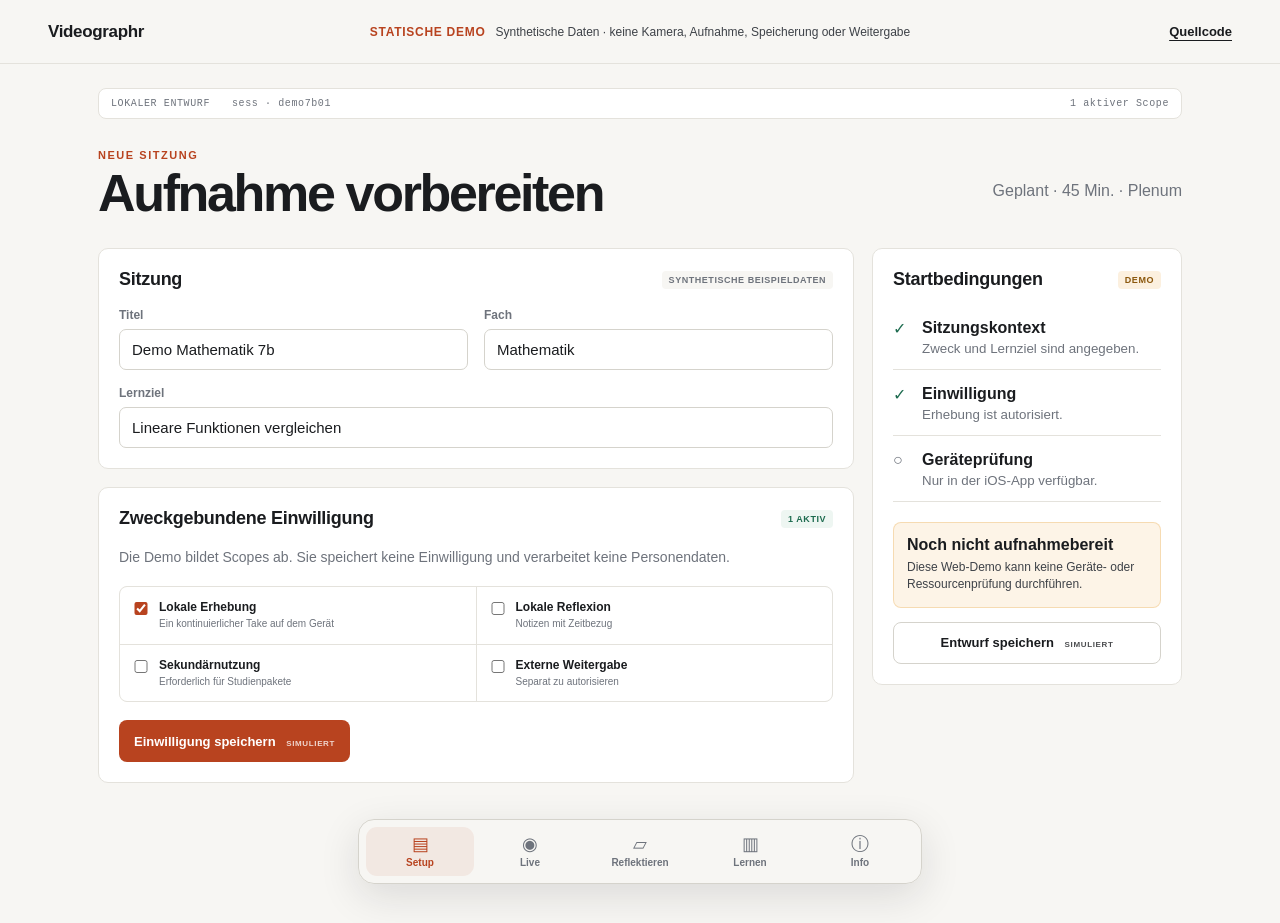
==== docs/demo/index.html @ 735ee27f "Add static product demo for GitHub Pages" ====
<!doctype html>
<html lang="de">
<head>
  <meta charset="utf-8">
  <meta name="viewport" content="width=device-width, initial-scale=1">
  <meta name="description" content="Statische, interaktive Demonstration des lokalen Videographr-Arbeitsablaufs mit synthetischen Daten.">
  <title>Videographr · Statische Demo</title>
  <link rel="stylesheet" href="styles.css">
  <script src="demo.js" defer></script>
</head>
<body>
  <a class="skip-link" href="#demo-content">Zum Inhalt</a>
  <div class="demo-shell" data-theme="day">
    <header class="demo-header">
      <a class="wordmark" href="../../" aria-label="Videographr Repository">Videographr</a>
      <div class="demo-disclosure" role="status">
        <strong>Statische Demo</strong>
        <span>Synthetische Daten · keine Kamera, Aufnahme, Speicherung oder Weitergabe</span>
      </div>
      <a class="repo-link" href="https://github.com/sebastianspicker/videographr">Quellcode</a>
    </header>

    <main id="demo-content" tabindex="-1">
      <section class="view active" data-view="setup" aria-labelledby="setup-title">
        <div class="provenance"><span>LOKALER ENTWURF</span><span>sess · demo7b01</span><span>1 aktiver Scope</span></div>
        <div class="view-heading">
          <div><p class="eyebrow">Neue Sitzung</p><h1 id="setup-title">Aufnahme vorbereiten</h1></div>
          <p class="plan">Geplant · 45 Min. · Plenum</p>
        </div>
        <div class="setup-grid">
          <div class="stack">
            <section class="panel" aria-labelledby="session-heading">
              <div class="section-heading"><h2 id="session-heading">Sitzung</h2><span class="sim-label">Synthetische Beispieldaten</span></div>
              <div class="form-grid">
                <label>Titel<input id="session-title" value="Demo Mathematik 7b"></label>
                <label>Fach<input value="Mathematik"></label>
                <label class="wide">Lernziel<input value="Lineare Funktionen vergleichen"></label>
              </div>
            </section>
            <section class="panel" aria-labelledby="consent-heading">
              <div class="section-heading"><h2 id="consent-heading">Zweckgebundene Einwilligung</h2><span class="status positive">1 aktiv</span></div>
              <p class="muted">Die Demo bildet Scopes ab. Sie speichert keine Einwilligung und verarbeitet keine Personendaten.</p>
              <div class="scope-list">
                <label class="scope"><input type="checkbox" checked data-scope="collection"><span><strong>Lokale Erhebung</strong><small>Ein kontinuierlicher Take auf dem Gerät</small></span></label>
                <label class="scope"><input type="checkbox" data-scope="reflection"><span><strong>Lokale Reflexion</strong><small>Notizen mit Zeitbezug</small></span></label>
                <label class="scope"><input type="checkbox" data-scope="secondary"><span><strong>Sekundärnutzung</strong><small>Erforderlich für Studienpakete</small></span></label>
                <label class="scope"><input type="checkbox" data-scope="sharing"><span><strong>Externe Weitergabe</strong><small>Separat zu autorisieren</small></span></label>
              </div>
              <button class="button primary simulated" data-action="save-consent">Einwilligung speichern <span>SIMULIERT</span></button>
            </section>
          </div>
          <aside class="panel readiness" aria-labelledby="readiness-heading">
            <div class="section-heading"><h2 id="readiness-heading">Startbedingungen</h2><span class="status warning">Demo</span></div>
            <ul class="check-list">
              <li class="met"><span>✓</span><div><strong>Sitzungskontext</strong><small>Zweck und Lernziel sind angegeben.</small></div></li>
              <li id="consent-check" class="met"><span>✓</span><div><strong>Einwilligung</strong><small>Erhebung ist autorisiert.</small></div></li>
              <li><span>○</span><div><strong>Geräteprüfung</strong><small>Nur in der iOS-App verfügbar.</small></div></li>
            </ul>
            <div class="notice warning"><strong>Noch nicht aufnahmebereit</strong><p>Diese Web-Demo kann keine Geräte- oder Ressourcenprüfung durchführen.</p></div>
            <button class="button secondary simulated" data-action="save-session">Entwurf speichern <span>SIMULIERT</span></button>
          </aside>
        </div>
      </section>

      <section class="view live-view" data-view="live" aria-labelledby="live-title" hidden>
        <div class="provenance night"><span>EVIDENCE-SAFE</span><span>sess · demo7b01</span><span id="record-state">BEREIT · NICHT AUFNEHMEND</span></div>
        <div class="live-layout">
          <div class="preview-panel">
            <div class="live-toolbar"><div><p class="eyebrow">Technische Beobachtung</p><h1 id="live-title">Live & Aufnahme</h1></div><span class="status dark">SIMULATOR</span></div>
            <div class="camera-placeholder" aria-label="Synthetische Kameravorschau">
              <div class="frame-guide"></div>
              <div class="preview-copy"><strong>Keine Kameravorschau</strong><span>Statische Web-Demo</span></div>
              <span class="format">1920 × 1080 · synthetisch</span>
            </div>
            <div class="capture-dock">
              <button class="record-button simulated" data-action="record" aria-describedby="record-help"><span class="record-dot"></span>Aufnahme starten <em>SIMULIERT</em></button>
              <p id="record-help">Der Klick startet keine Aufnahme und greift nicht auf Kamera oder Mikrofon zu.</p>
            </div>
          </div>
          <aside class="instrument-panel">
            <div class="section-heading"><h2>Aufnahme prüfen</h2><span class="status dark">Direkte Signale</span></div>
            <div class="observation-list">
              <div><span>Bild verfügbar</span><strong>○ Nicht prüfbar</strong></div>
              <div><span>Belichtung</span><strong>○ Synthetisch</strong></div>
              <div><span>Kameraruhe</span><strong>○ Synthetisch</strong></div>
              <div><span>Audiopegel</span><strong>○ Nicht verfügbar</strong></div>
            </div>
            <p class="boundary">Diese Werte beschreiben Aufnahmebedingungen, nicht Unterrichtsqualität.</p>
            <div id="record-result" class="notice night-notice" aria-live="polite"><strong>Demo-Modus</strong><p>Die Web-Demo bleibt im Leerlauf.</p></div>
          </aside>
        </div>
      </section>

      <section class="view" data-view="reflect" aria-labelledby="reflect-title" hidden>
        <div class="provenance"><span>LOKALE REFLEXION</span><span>sess · demo7b01</span><span>kein Medium</span></div>
        <div class="view-heading"><div><p class="eyebrow">Menschliche Einordnung</p><h1 id="reflect-title">Reflektieren</h1></div><span class="status neutral">ENTWURF</span></div>
        <div class="reflect-grid">
          <section class="media-empty panel">
            <div class="media-mark">▶</div><h2>Kein Medium verknüpft</h2><p>Die Web-Demo lädt keine Dateien und spielt kein Video ab.</p>
            <button class="button secondary simulated" data-action="import">Video auswählen <span>SIMULIERT</span></button>
          </section>
          <section class="panel analysis-panel" aria-labelledby="laf-heading">
            <p class="eyebrow">Lesson Analysis Framework</p><h2 id="laf-heading">Was zeigt sich in Bezug auf das Lernziel?</h2>
            <p class="muted">Strukturhilfe für die eigene Analyse, keine automatische Bewertung.</p>
            <label class="textarea-label">Eigene Beobachtung<textarea id="reflection-note" rows="7">Am synthetischen Tafelbild werden zwei lineare Funktionen verglichen.</textarea></label>
            <div class="action-row"><span id="note-count">1 / 4 Antworten</span><button class="button primary simulated" data-action="save-note">Entwurf speichern <span>SIMULIERT</span></button></div>
          </section>
          <aside class="panel export-panel">
            <p class="eyebrow">Evidenz & Export</p><h2>Study package v3</h2><p class="mono">sha256 · membership exact · no video payload</p>
            <p>Das reale Paket enthält Metadaten, Beobachtungen und Annotationen, aber keine Videodatei.</p>
            <div id="export-gate" class="notice warning"><strong>Export gesperrt</strong><p>Sekundärnutzung und externe Weitergabe fehlen.</p></div>
            <button class="button secondary simulated" data-action="export">Paket prüfen <span>SIMULIERT</span></button>
          </aside>
        </div>
      </section>

      <section class="view" data-view="learn" aria-labelledby="learn-title" hidden>
        <div class="view-heading"><div><p class="eyebrow">Lokaler Referenzkatalog</p><h1 id="learn-title">Lernen</h1><p>Methode, Technik und externe Geräte für Unterrichtsvideographien mit Videographr.</p></div></div>
        <div class="catalogue" id="catalogue-list">
          <button class="topic" data-topic="method"><span class="topic-index">01</span><span><strong>Methode: Unterrichtsvideographie</strong><small>Zweck, Planung und Evidenzgrenzen</small></span><span aria-hidden="true">→</span></button>
          <button class="topic" data-topic="technique"><span class="topic-index">02</span><span><strong>Aufnahmetechnik</strong><small>Position, Ton und kontinuierliche Takes</small></span><span aria-hidden="true">→</span></button>
          <button class="topic" data-topic="devices"><span class="topic-index">03</span><span><strong>Externe Geräte</strong><small>Stative, Mikrofone und lokale Speicherung</small></span><span aria-hidden="true">→</span></button>
        </div>
        <article class="panel topic-detail" id="topic-detail" hidden tabindex="-1"><button class="text-button" data-action="back-catalogue">← Katalog</button><p class="eyebrow">Methode</p><h2>Unterrichtsvideographie</h2><p>Eine Aufnahme wird aus einem dokumentierten Zweck, einem vorher festgelegten Beobachtungsrahmen und einer gültigen Einwilligung geplant.</p><p>Technische Signale helfen bei der Aufnahme. Sie bewerten weder Unterricht noch Lernen und ersetzen keine menschliche Auswertung.</p></article>
      </section>

      <section class="view" data-view="info" aria-labelledby="info-title" hidden>
        <div class="view-heading"><div><p class="eyebrow">Wissenschaftliche Alpha</p><h1 id="info-title">Videographr</h1><p>Lokale Alpha-Software für kontinuierliche Videoaufnahme und evidenzverknüpfte Reflexion in der Lehrkräftebildung.</p></div></div>
        <div class="info-grid">
          <section class="panel"><h2>Implementierter Ablauf</h2><p>Setup mit zweckgebundener Einwilligung → technische Aufnahmehinweise → lokale Reflexion mit selbst gesetzten Zeitmarken → Metadatenexport.</p></section>
          <section class="panel"><h2>Evidenzgrenze</h2><p>Kein validiertes Kodierinstrument, kein Wirksamkeitsnachweis, keine automatische Bewertung von Unterricht, Lernen, Aufmerksamkeit oder Beteiligung.</p></section>
          <section class="panel"><h2>Plattform & Datenschutz</h2><p>Die reale App arbeitet lokal auf iOS und iPadOS. Diese Demo enthält ausschließlich synthetische Fixture-Daten und hat keine Datei-, Kamera-, Mikrofon-, Netzwerk- oder Speicherfunktion.</p></section>
          <section class="panel"><h2>Nicht enthalten</h2><p>Kein Portal-Upload, keine Konten, keine Multi-Cam-Synchronisation, kein Videoschnitt und kein Videoexport im Studienpaket.</p></section>
        </div>
      </section>
    </main>

    <nav class="tab-bar" aria-label="Demo-Bereiche">
      <button class="tab active" data-tab="setup" aria-current="page"><span aria-hidden="true">▤</span><strong>Setup</strong></button>
      <button class="tab" data-tab="live"><span aria-hidden="true">◉</span><strong>Live</strong></button>
      <button class="tab" data-tab="reflect"><span aria-hidden="true">▱</span><strong>Reflektieren</strong></button>
      <button class="tab" data-tab="learn"><span aria-hidden="true">▥</span><strong>Lernen</strong></button>
      <button class="tab" data-tab="info"><span aria-hidden="true">ⓘ</span><strong>Info</strong></button>
    </nav>
    <div id="toast" class="toast" role="status" aria-live="polite" hidden></div>
  </div>
</body>
</html>
---- docs/demo/styles.css ----
:root {
  font-family: -apple-system, BlinkMacSystemFont, "SF Pro Text", "Segoe UI", sans-serif;
  color: #1a1c1f;
  background: #f7f6f3;
  font-synthesis: none;
}

* { box-sizing: border-box; }
body { margin: 0; min-width: 320px; background: #f7f6f3; }
button, input, textarea { font: inherit; }
button, a { -webkit-tap-highlight-color: transparent; }
button:focus-visible, a:focus-visible, input:focus-visible, textarea:focus-visible { outline: 3px solid #e8a23a; outline-offset: 3px; }
.skip-link { position: fixed; left: 16px; top: -80px; z-index: 20; padding: 10px 14px; color: white; background: #1a1c1f; border-radius: 6px; }
.skip-link:focus { top: 16px; }
.demo-shell { min-height: 100vh; padding-bottom: 92px; background: #f7f6f3; transition: background .2s ease, color .2s ease; }
.demo-shell[data-theme="night"] { color: #eceef2; background: #07080a; }
.demo-header { position: sticky; top: 0; z-index: 10; display: grid; grid-template-columns: 1fr auto 1fr; align-items: center; gap: 24px; min-height: 64px; padding: 10px clamp(18px, 4vw, 48px); border-bottom: 1px solid #e4e2dc; background: rgba(247,246,243,.96); backdrop-filter: blur(18px); }
[data-theme="night"] .demo-header { border-color: #252a35; background: rgba(7,8,10,.96); }
.wordmark { color: inherit; font-size: 17px; font-weight: 720; letter-spacing: -.02em; text-decoration: none; }
.repo-link { justify-self: end; color: inherit; font-size: 13px; font-weight: 650; text-underline-offset: 4px; }
.demo-disclosure { display: flex; align-items: baseline; gap: 10px; color: #3e4248; font-size: 12px; text-align: center; }
.demo-disclosure strong { color: #b8431f; letter-spacing: .06em; text-transform: uppercase; }
[data-theme="night"] .demo-disclosure { color: #a8b0bd; }
[data-theme="night"] .demo-disclosure strong { color: #e05628; }
main { width: min(1180px, 100%); margin: 0 auto; }
.view { min-height: calc(100vh - 156px); padding: 28px clamp(18px, 4vw, 48px) 48px; }
.view[hidden] { display: none; }
.provenance { display: flex; flex-wrap: wrap; gap: 10px 22px; margin: -4px 0 28px; padding: 9px 12px; color: #6e737c; border: 1px solid #e4e2dc; background: #fff; border-radius: 8px; font-family: ui-monospace, "SFMono-Regular", monospace; font-size: 10px; letter-spacing: .06em; }
.provenance span:last-child { margin-left: auto; }
.provenance.night { color: #a8b0bd; border-color: #252a35; background: #11141a; }
.view-heading { display: flex; align-items: end; justify-content: space-between; gap: 24px; margin-bottom: 28px; }
.view-heading h1, .live-toolbar h1 { margin: 3px 0 0; font-size: clamp(31px, 5vw, 52px); line-height: 1.02; letter-spacing: -.045em; }
.view-heading p { max-width: 720px; color: #6e737c; line-height: 1.55; }
.eyebrow { margin: 0; color: #b8431f !important; font-size: 11px; font-weight: 750; letter-spacing: .14em; text-transform: uppercase; }
.plan { text-align: right; }
.setup-grid { display: grid; grid-template-columns: minmax(0, 1fr) 310px; gap: 18px; }
.stack { display: grid; gap: 18px; }
.panel { padding: 20px; border: 1px solid #e4e2dc; background: #fff; border-radius: 10px; }
.panel h2 { margin: 0; font-size: 18px; letter-spacing: -.015em; }
.section-heading { display: flex; align-items: center; justify-content: space-between; gap: 16px; margin-bottom: 18px; }
.sim-label, .status { padding: 4px 7px; border-radius: 4px; color: #6e737c; background: #f7f6f3; font-size: 9px; font-weight: 750; letter-spacing: .06em; text-transform: uppercase; }
.status.positive { color: #1d6b4f; background: #eef6f2; }
.status.warning { color: #8b570c; background: rgba(232,162,58,.16); }
.status.neutral { color: #6e737c; background: #e4e2dc; }
.status.dark { color: #a8b0bd; background: #171b23; }
.muted { color: #6e737c; font-size: 14px; line-height: 1.5; }
.form-grid { display: grid; grid-template-columns: 1fr 1fr; gap: 16px; }
.form-grid .wide { grid-column: 1 / -1; }
label { display: grid; gap: 7px; color: #6e737c; font-size: 12px; font-weight: 650; }
input, textarea { width: 100%; color: #1a1c1f; border: 1px solid #d5d3cc; background: #fff; border-radius: 7px; padding: 11px 12px; font-size: 15px; font-weight: 520; }
textarea { resize: vertical; line-height: 1.5; }
.scope-list { display: grid; grid-template-columns: 1fr 1fr; gap: 1px; margin: 18px 0; background: #e4e2dc; border: 1px solid #e4e2dc; border-radius: 8px; overflow: hidden; }
.scope { display: grid; grid-template-columns: auto 1fr; align-items: start; gap: 10px; padding: 13px; color: #1a1c1f; background: #fff; cursor: pointer; }
.scope input { width: 16px; margin: 2px 0 0; accent-color: #b8431f; }
.scope span { display: grid; gap: 3px; }
.scope small, .check-list small { color: #6e737c; font-weight: 450; line-height: 1.35; }
.button { min-height: 42px; padding: 10px 14px; border: 1px solid transparent; border-radius: 8px; font-size: 13px; font-weight: 700; cursor: pointer; }
.button span, .record-button em { margin-left: 7px; font-size: 8px; font-style: normal; letter-spacing: .08em; opacity: .78; }
.button.primary { color: white; background: #b8431f; }
.button.secondary { color: #1a1c1f; border-color: #d5d3cc; background: transparent; }
.button:hover { filter: brightness(.96); }
.readiness { align-self: start; position: sticky; top: 84px; }
.check-list { display: grid; gap: 4px; margin: 0 0 20px; padding: 0; list-style: none; }
.check-list li { display: grid; grid-template-columns: 20px 1fr; gap: 9px; padding: 11px 0; border-bottom: 1px solid #e4e2dc; }
.check-list li > span { color: #6e737c; font-weight: 800; }
.check-list li.met > span { color: #1d6b4f; }
.check-list li div { display: grid; gap: 3px; }
.notice { padding: 13px; border: 1px solid rgba(232,162,58,.3); border-radius: 8px; background: rgba(232,162,58,.12); }
.notice p { margin: 5px 0 0; color: #3e4248; font-size: 12px; line-height: 1.45; }
.readiness .button { width: 100%; margin-top: 14px; }

.live-view { max-width: none; color: #eceef2; }
.live-layout { display: grid; grid-template-columns: minmax(0, 1fr) 350px; margin: 0 -18px -48px; min-height: calc(100vh - 172px); }
.preview-panel { padding: 8px 28px 28px; background: #07080a; }
.live-toolbar { display: flex; align-items: end; justify-content: space-between; gap: 20px; margin-bottom: 20px; }
.live-toolbar h1 { font-size: clamp(30px, 4vw, 46px); }
.camera-placeholder { position: relative; display: grid; place-items: center; min-height: 430px; overflow: hidden; border: 1px solid #252a35; border-radius: 10px; background: radial-gradient(circle at 50% 45%, #242936 0, #11141a 47%, #07080a 100%); }
.frame-guide { position: absolute; inset: 12% 9%; border: 1px solid rgba(236,238,242,.22); }
.frame-guide::before, .frame-guide::after { content: ""; position: absolute; background: rgba(236,238,242,.18); }
.frame-guide::before { top: 33.333%; left: 0; right: 0; height: 1px; box-shadow: 0 calc(100% + 112px) 0 rgba(236,238,242,.18); }
.frame-guide::after { top: 0; bottom: 0; left: 33.333%; width: 1px; box-shadow: 190px 0 0 rgba(236,238,242,.18); }
.preview-copy { z-index: 1; display: grid; gap: 8px; text-align: center; }
.preview-copy strong { font-size: 18px; }
.preview-copy span { color: #a8b0bd; font-size: 13px; }
.format { position: absolute; right: 14px; bottom: 12px; color: #a8b0bd; font: 10px ui-monospace, monospace; }
.capture-dock { display: grid; justify-items: center; gap: 6px; padding: 22px 0 0; }
.capture-dock p { margin: 0; color: #6e7787; font-size: 11px; }
.record-button { display: flex; align-items: center; min-height: 48px; padding: 10px 18px; color: #eceef2; border: 1px solid #343b4b; border-radius: 24px; background: #171b23; font-size: 13px; font-weight: 750; cursor: pointer; }
.record-dot { width: 15px; height: 15px; margin-right: 10px; border-radius: 50%; background: #e05628; box-shadow: 0 0 0 5px rgba(224,86,40,.13); }
.instrument-panel { padding: 24px; border-left: 1px solid #252a35; background: #11141a; }
.observation-list { display: grid; margin-bottom: 20px; border-block: 1px solid #252a35; }
.observation-list div { display: flex; justify-content: space-between; gap: 16px; padding: 15px 0; border-bottom: 1px solid #252a35; font-size: 13px; }
.observation-list div:last-child { border: 0; }
.observation-list span { color: #a8b0bd; }
.observation-list strong { font-weight: 620; }
.boundary { color: #a8b0bd; font-size: 12px; line-height: 1.55; }
.night-notice { margin-top: 20px; color: #eceef2; border-color: #252a35; background: #171b23; }
.night-notice p { color: #a8b0bd; }

.reflect-grid { display: grid; grid-template-columns: minmax(230px, .8fr) minmax(350px, 1.35fr) minmax(230px, .8fr); gap: 16px; align-items: start; }
.media-empty { display: grid; justify-items: center; padding-block: 42px; text-align: center; }
.media-empty p { color: #6e737c; font-size: 13px; line-height: 1.45; }
.media-mark { display: grid; place-items: center; width: 48px; height: 48px; margin-bottom: 15px; color: #b8431f; border: 1px solid #d5d3cc; border-radius: 50%; }
.analysis-panel h2 { margin: 8px 0; font-size: 24px; line-height: 1.2; }
.textarea-label { margin-top: 20px; }
.action-row { display: flex; align-items: center; justify-content: space-between; gap: 16px; margin-top: 15px; color: #6e737c; font-size: 12px; }
.export-panel p { color: #3e4248; font-size: 13px; line-height: 1.5; }
.export-panel .button { width: 100%; margin-top: 14px; }
.mono { font: 10px ui-monospace, monospace !important; color: #6e737c !important; }

.catalogue { border-top: 1px solid #d5d3cc; }
.topic { display: grid; grid-template-columns: 60px 1fr auto; align-items: center; gap: 20px; width: 100%; padding: 24px 12px; color: #1a1c1f; border: 0; border-bottom: 1px solid #d5d3cc; background: transparent; text-align: left; cursor: pointer; }
.topic:hover { background: #fff; }
.topic span:nth-child(2) { display: grid; gap: 5px; }
.topic strong { font-size: 19px; }
.topic small { color: #6e737c; }
.topic-index { color: #b8431f; font: 12px ui-monospace, monospace; }
.topic-detail { max-width: 720px; margin: 0 auto; }
.topic-detail h2 { margin: 8px 0 20px; font-size: 32px; }
.topic-detail p { color: #3e4248; line-height: 1.65; }
.text-button { margin-bottom: 28px; padding: 0; color: #b8431f; border: 0; background: none; font-weight: 700; cursor: pointer; }
.info-grid { display: grid; grid-template-columns: 1fr 1fr; gap: 16px; }
.info-grid .panel { min-height: 180px; }
.info-grid p { color: #3e4248; line-height: 1.65; }

.tab-bar { position: fixed; left: 50%; bottom: 16px; z-index: 12; display: grid; grid-template-columns: repeat(5, minmax(72px, 108px)); gap: 2px; width: fit-content; max-width: calc(100% - 24px); padding: 7px; border: 1px solid #d5d3cc; border-radius: 16px; background: rgba(247,246,243,.96); box-shadow: 0 12px 40px rgba(26,28,31,.12); backdrop-filter: blur(18px); transform: translateX(-50%); }
[data-theme="night"] .tab-bar { border-color: #252a35; background: rgba(7,8,10,.96); box-shadow: 0 12px 40px rgba(0,0,0,.4); }
.tab { display: grid; justify-items: center; gap: 4px; padding: 8px 7px; color: #6e737c; border: 0; border-radius: 11px; background: transparent; cursor: pointer; }
.tab span { font-size: 18px; line-height: 1; }
.tab strong { font-size: 10px; }
.tab.active { color: #b8431f; background: rgba(184,67,31,.08); }
[data-theme="night"] .tab { color: #6e7787; }
[data-theme="night"] .tab.active { color: #e05628; background: #171b23; }
.toast { position: fixed; left: 50%; bottom: 104px; z-index: 15; width: min(440px, calc(100% - 32px)); padding: 13px 16px; color: white; border-radius: 8px; background: #1a1c1f; box-shadow: 0 8px 24px rgba(0,0,0,.18); font-size: 13px; text-align: center; transform: translateX(-50%); }
[data-theme="night"] .toast { color: #1a1c1f; background: #eceef2; }

@media (max-width: 900px) {
  .demo-header { grid-template-columns: 1fr auto; }
  .demo-disclosure { grid-column: 1 / -1; grid-row: 2; justify-self: start; text-align: left; }
  .setup-grid, .reflect-grid { grid-template-columns: 1fr; }
  .readiness { position: static; }
  .live-layout { grid-template-columns: 1fr; }
  .instrument-panel { border-top: 1px solid #252a35; border-left: 0; }
  .camera-placeholder { min-height: 340px; }
}

@media (max-width: 620px) {
  .demo-header { gap: 7px 16px; padding: 10px 16px; }
  .demo-disclosure { display: grid; gap: 2px; }
  .repo-link { font-size: 12px; }
  .view { padding-inline: 16px; }
  .provenance span:last-child { margin-left: 0; }
  .view-heading { align-items: start; flex-direction: column; }
  .plan { text-align: left; }
  .form-grid, .scope-list, .info-grid { grid-template-columns: 1fr; }
  .form-grid .wide { grid-column: auto; }
  .preview-panel { padding-inline: 16px; }
  .camera-placeholder { min-height: 280px; }
  .capture-dock p { text-align: center; }
  .topic { grid-template-columns: 34px 1fr auto; gap: 10px; padding-inline: 4px; }
  .topic strong { font-size: 16px; }
  .tab-bar { bottom: 8px; grid-template-columns: repeat(5, minmax(0, 1fr)); width: calc(100% - 16px); }
  .tab { padding-inline: 2px; }
  .tab strong { font-size: 9px; }
}

@media (prefers-reduced-motion: reduce) {
  *, *::before, *::after { scroll-behavior: auto !important; transition: none !important; animation: none !important; }
}
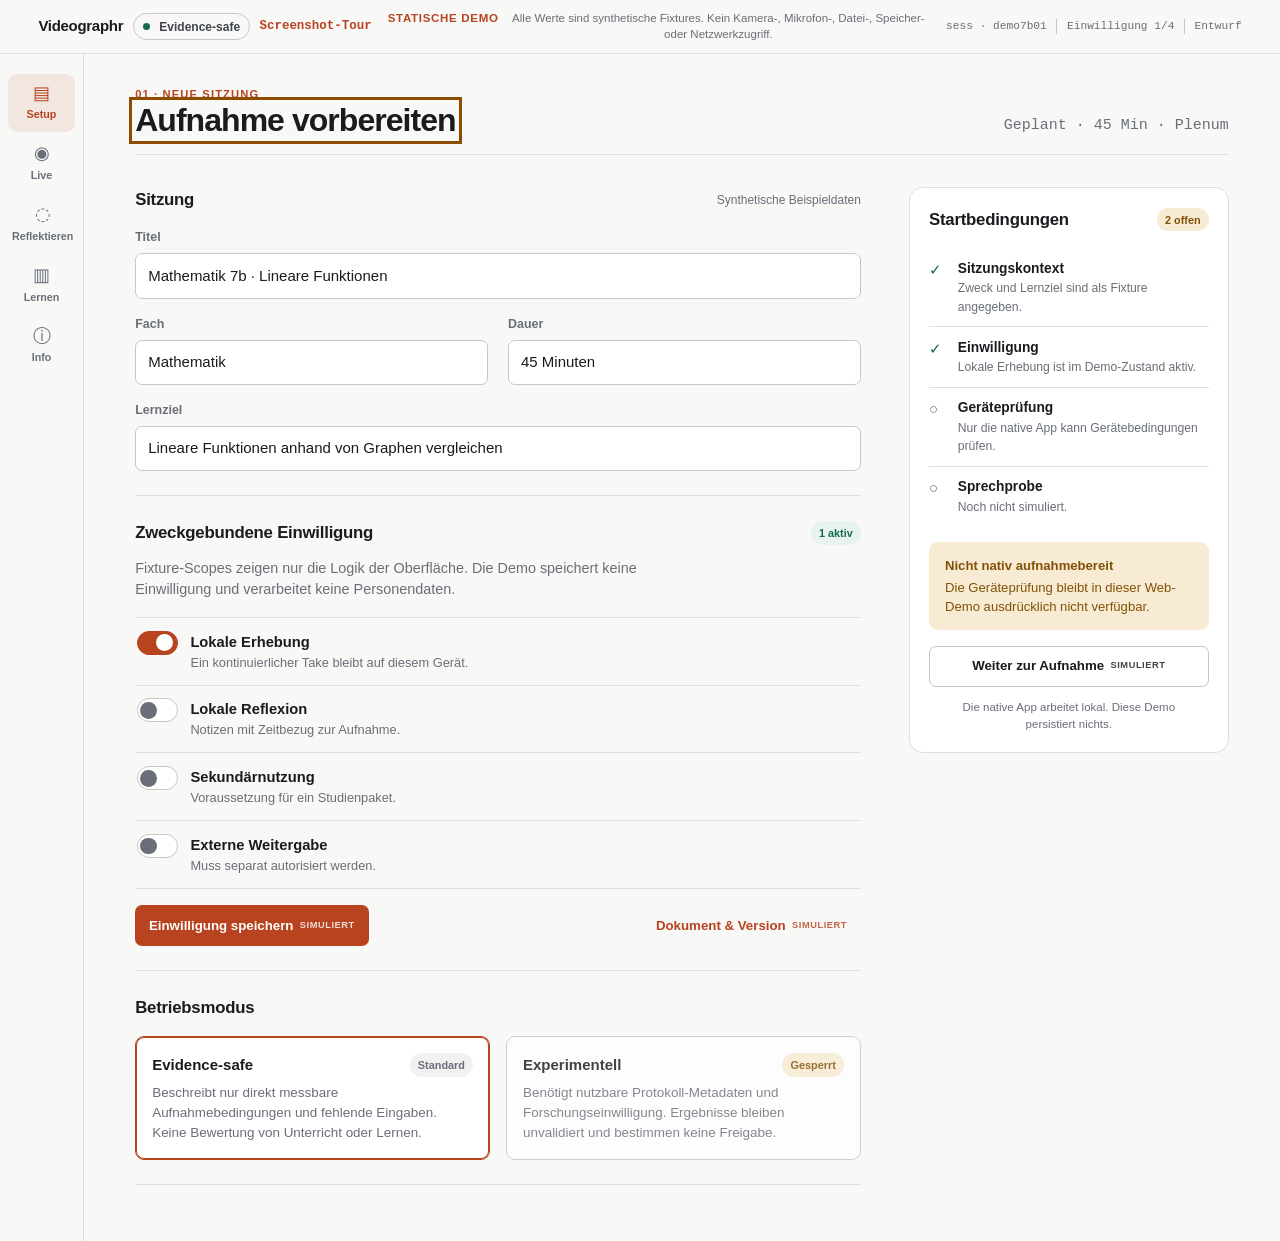
==== commit 81c54ad1: "Rebuild the architecture as a layered capture session Splits the monolithic session model into AppSt" ====
--- a/docs/demo/index.html
+++ b/docs/demo/index.html
@@ -3,146 +3,59 @@
 <head>
   <meta charset="utf-8">
   <meta name="viewport" content="width=device-width, initial-scale=1">
-  <meta name="description" content="Statische, interaktive Demonstration des lokalen Videographr-Arbeitsablaufs mit synthetischen Daten.">
-  <title>Videographr · Statische Demo</title>
+  <meta name="description" content="Interaktive statische Produktdemo von Videographr mit klar gekennzeichneten synthetischen Daten.">
+  <title>Videographr · Produktdemo</title>
+  <link rel="icon" href="favicon.svg" type="image/svg+xml">
   <link rel="stylesheet" href="styles.css">
+  <script src="mock-data.js" defer></script>
   <script src="demo.js" defer></script>
 </head>
 <body>
-  <a class="skip-link" href="#demo-content">Zum Inhalt</a>
-  <div class="demo-shell" data-theme="day">
-    <header class="demo-header">
-      <a class="wordmark" href="../../" aria-label="Videographr Repository">Videographr</a>
-      <div class="demo-disclosure" role="status">
-        <strong>Statische Demo</strong>
-        <span>Synthetische Daten · keine Kamera, Aufnahme, Speicherung oder Weitergabe</span>
-      </div>
-      <a class="repo-link" href="https://github.com/sebastianspicker/videographr">Quellcode</a>
+  <a class="skip-link" href="#main">Zum Inhalt</a>
+  <div class="app" data-surface="day">
+    <header class="protocol">
+      <div class="protocol-left"><a class="wordmark" href="https://github.com/sebastianspicker/videographr-classroom">Videographr</a><span class="chip"><i class="led" aria-hidden="true"></i>Evidence-safe</span><a class="tour-link mono" href="tour.html">Screenshot-Tour</a></div>
+      <p class="demo-boundary"><strong>Statische Demo</strong><span>Alle Werte sind synthetische Fixtures. Kein Kamera-, Mikrofon-, Datei-, Speicher- oder Netzwerkzugriff.</span></p>
+      <div class="protocol-meta" aria-label="Sitzungsstatus"><span class="mono">sess · demo7b01</span><span class="divider" aria-hidden="true"></span><span class="mono" id="consent-summary">Einwilligung 1/4</span><span class="divider" aria-hidden="true"></span><span class="mono" id="protocol-state">Entwurf</span></div>
     </header>
 
-    <main id="demo-content" tabindex="-1">
-      <section class="view active" data-view="setup" aria-labelledby="setup-title">
-        <div class="provenance"><span>LOKALER ENTWURF</span><span>sess · demo7b01</span><span>1 aktiver Scope</span></div>
-        <div class="view-heading">
-          <div><p class="eyebrow">Neue Sitzung</p><h1 id="setup-title">Aufnahme vorbereiten</h1></div>
-          <p class="plan">Geplant · 45 Min. · Plenum</p>
-        </div>
-        <div class="setup-grid">
-          <div class="stack">
-            <section class="panel" aria-labelledby="session-heading">
-              <div class="section-heading"><h2 id="session-heading">Sitzung</h2><span class="sim-label">Synthetische Beispieldaten</span></div>
-              <div class="form-grid">
-                <label>Titel<input id="session-title" value="Demo Mathematik 7b"></label>
-                <label>Fach<input value="Mathematik"></label>
-                <label class="wide">Lernziel<input value="Lineare Funktionen vergleichen"></label>
-              </div>
-            </section>
-            <section class="panel" aria-labelledby="consent-heading">
-              <div class="section-heading"><h2 id="consent-heading">Zweckgebundene Einwilligung</h2><span class="status positive">1 aktiv</span></div>
-              <p class="muted">Die Demo bildet Scopes ab. Sie speichert keine Einwilligung und verarbeitet keine Personendaten.</p>
-              <div class="scope-list">
-                <label class="scope"><input type="checkbox" checked data-scope="collection"><span><strong>Lokale Erhebung</strong><small>Ein kontinuierlicher Take auf dem Gerät</small></span></label>
-                <label class="scope"><input type="checkbox" data-scope="reflection"><span><strong>Lokale Reflexion</strong><small>Notizen mit Zeitbezug</small></span></label>
-                <label class="scope"><input type="checkbox" data-scope="secondary"><span><strong>Sekundärnutzung</strong><small>Erforderlich für Studienpakete</small></span></label>
-                <label class="scope"><input type="checkbox" data-scope="sharing"><span><strong>Externe Weitergabe</strong><small>Separat zu autorisieren</small></span></label>
-              </div>
-              <button class="button primary simulated" data-action="save-consent">Einwilligung speichern <span>SIMULIERT</span></button>
-            </section>
+    <div class="frame">
+      <nav class="rail" aria-label="Bereiche">
+        <button class="nav-item is-active" data-tab="setup" aria-current="page"><span aria-hidden="true">▤</span><span>Setup</span></button>
+        <button class="nav-item" data-tab="live"><span aria-hidden="true">◉</span><span>Live</span></button>
+        <button class="nav-item" data-tab="reflect"><span aria-hidden="true">◌</span><span>Reflektieren</span></button>
+        <button class="nav-item" data-tab="learn"><span aria-hidden="true">▥</span><span>Lernen</span></button>
+        <button class="nav-item" data-tab="info"><span aria-hidden="true">ⓘ</span><span>Info</span></button>
+      </nav>
+
+      <main id="main" tabindex="-1">
+        <section class="view is-active" data-view="setup" aria-labelledby="setup-title">
+          <header class="view-head"><div><p class="section-label">01 · Neue Sitzung</p><h1 id="setup-title" tabindex="-1">Aufnahme vorbereiten</h1></div><p class="mono dim">Geplant · 45 Min · Plenum</p></header>
+          <div class="setup-layout">
+            <div class="flow">
+              <section class="section" aria-labelledby="session-title"><header class="section-head"><h2 id="session-title">Sitzung</h2><span class="note">Synthetische Beispieldaten</span></header><div class="form-grid"><label class="field wide"><span>Titel</span><input id="session-name" value="Mathematik 7b · Lineare Funktionen"></label><label class="field"><span>Fach</span><input value="Mathematik"></label><label class="field"><span>Dauer</span><input value="45 Minuten"></label><label class="field wide"><span>Lernziel</span><input value="Lineare Funktionen anhand von Graphen vergleichen"></label></div></section>
+              <section class="section" aria-labelledby="consent-title"><header class="section-head"><h2 id="consent-title">Zweckgebundene Einwilligung</h2><span class="badge badge-ok" id="consent-count">1 aktiv</span></header><p class="hint">Fixture-Scopes zeigen nur die Logik der Oberfläche. Die Demo speichert keine Einwilligung und verarbeitet keine Personendaten.</p><ul class="scope-list" id="scope-list"></ul><div class="row-actions"><button class="btn btn-primary" data-action="save-consent">Einwilligung speichern <small>SIMULIERT</small></button><button class="btn btn-ghost" data-action="show-document">Dokument &amp; Version <small>SIMULIERT</small></button></div></section>
+              <section class="section" aria-labelledby="mode-title"><header class="section-head"><h2 id="mode-title">Betriebsmodus</h2></header><div class="mode-grid"><div class="mode is-selected"><div class="mode-head"><strong>Evidence-safe</strong><span class="badge badge-neutral">Standard</span></div><p>Beschreibt nur direkt messbare Aufnahmebedingungen und fehlende Eingaben. Keine Bewertung von Unterricht oder Lernen.</p></div><div class="mode is-locked"><div class="mode-head"><strong>Experimentell</strong><span class="badge badge-warn">Gesperrt</span></div><p>Benötigt nutzbare Protokoll-Metadaten und Forschungseinwilligung. Ergebnisse bleiben unvalidiert und bestimmen keine Freigabe.</p></div></div></section>
+            </div>
+            <aside class="readiness-panel" aria-labelledby="ready-title"><header class="section-head"><h2 id="ready-title">Startbedingungen</h2><span class="badge badge-warn" id="ready-count">2 offen</span></header><ul class="checks" id="readiness-list"></ul><div class="callout callout-warn" id="readiness-notice" role="status"></div><button class="btn btn-secondary btn-block" data-action="goto-live">Weiter zur Aufnahme <small>SIMULIERT</small></button><p class="fineprint">Die native App arbeitet lokal. Diese Demo persistiert nichts.</p></aside>
           </div>
-          <aside class="panel readiness" aria-labelledby="readiness-heading">
-            <div class="section-heading"><h2 id="readiness-heading">Startbedingungen</h2><span class="status warning">Demo</span></div>
-            <ul class="check-list">
-              <li class="met"><span>✓</span><div><strong>Sitzungskontext</strong><small>Zweck und Lernziel sind angegeben.</small></div></li>
-              <li id="consent-check" class="met"><span>✓</span><div><strong>Einwilligung</strong><small>Erhebung ist autorisiert.</small></div></li>
-              <li><span>○</span><div><strong>Geräteprüfung</strong><small>Nur in der iOS-App verfügbar.</small></div></li>
-            </ul>
-            <div class="notice warning"><strong>Noch nicht aufnahmebereit</strong><p>Diese Web-Demo kann keine Geräte- oder Ressourcenprüfung durchführen.</p></div>
-            <button class="button secondary simulated" data-action="save-session">Entwurf speichern <span>SIMULIERT</span></button>
-          </aside>
-        </div>
-      </section>
+        </section>
 
-      <section class="view live-view" data-view="live" aria-labelledby="live-title" hidden>
-        <div class="provenance night"><span>EVIDENCE-SAFE</span><span>sess · demo7b01</span><span id="record-state">BEREIT · NICHT AUFNEHMEND</span></div>
-        <div class="live-layout">
-          <div class="preview-panel">
-            <div class="live-toolbar"><div><p class="eyebrow">Technische Beobachtung</p><h1 id="live-title">Live & Aufnahme</h1></div><span class="status dark">SIMULATOR</span></div>
-            <div class="camera-placeholder" aria-label="Synthetische Kameravorschau">
-              <div class="frame-guide"></div>
-              <div class="preview-copy"><strong>Keine Kameravorschau</strong><span>Statische Web-Demo</span></div>
-              <span class="format">1920 × 1080 · synthetisch</span>
-            </div>
-            <div class="capture-dock">
-              <button class="record-button simulated" data-action="record" aria-describedby="record-help"><span class="record-dot"></span>Aufnahme starten <em>SIMULIERT</em></button>
-              <p id="record-help">Der Klick startet keine Aufnahme und greift nicht auf Kamera oder Mikrofon zu.</p>
-            </div>
-          </div>
-          <aside class="instrument-panel">
-            <div class="section-heading"><h2>Aufnahme prüfen</h2><span class="status dark">Direkte Signale</span></div>
-            <div class="observation-list">
-              <div><span>Bild verfügbar</span><strong>○ Nicht prüfbar</strong></div>
-              <div><span>Belichtung</span><strong>○ Synthetisch</strong></div>
-              <div><span>Kameraruhe</span><strong>○ Synthetisch</strong></div>
-              <div><span>Audiopegel</span><strong>○ Nicht verfügbar</strong></div>
-            </div>
-            <p class="boundary">Diese Werte beschreiben Aufnahmebedingungen, nicht Unterrichtsqualität.</p>
-            <div id="record-result" class="notice night-notice" aria-live="polite"><strong>Demo-Modus</strong><p>Die Web-Demo bleibt im Leerlauf.</p></div>
-          </aside>
-        </div>
-      </section>
+        <section class="view view-night" data-view="live" aria-labelledby="live-title" hidden>
+          <div class="live-layout"><div class="stage"><header class="view-head night-head"><div><p class="section-label">02 · Technische Beobachtung</p><h1 id="live-title" tabindex="-1">Live &amp; Aufnahme</h1></div><span class="badge badge-dark">SIMULATION</span></header><div class="viewport" aria-label="Synthetische, nicht aktive Kameravorschau"><div class="corner top-left"></div><div class="corner top-right"></div><div class="corner bottom-left"></div><div class="corner bottom-right"></div><div class="thirds" aria-hidden="true"></div><div class="viewport-empty"><strong>Keine Kameravorschau</strong><span>Statische Web-Demo ohne Gerätezugriff</span></div><span class="viewport-meta mono">1920 × 1080 · synthetisch</span><span class="viewport-privacy mono">Vorschau pausiert · Datenschutz</span></div><div class="dock"><div class="dock-status"><span class="record-state" id="record-state"><i class="led" aria-hidden="true"></i>Bereit zur simulierten Aufnahme</span><time class="timer mono" id="record-timer">00:00:00</time></div><button class="record-button" id="record-button" data-action="record" aria-pressed="false" aria-label="Simulierte Aufnahme starten"><span></span></button><p>Kontinuierlicher Take · kein Medium wird aufgezeichnet</p></div></div>
+          <aside class="instruments" aria-labelledby="signals-title"><header class="section-head"><h2 id="signals-title">Aufnahme prüfen</h2><span class="badge badge-dark">Direkte Signale</span></header><ul class="signals" id="signal-list"></ul><p class="boundary-note">Diese Werte beschreiben nur Aufnahmebedingungen. Sie bewerten weder Unterricht noch Lernen.</p><section class="speech-check" aria-labelledby="speech-title"><div class="mode-head"><strong id="speech-title">Sprechprobe</strong><span class="badge badge-warn-dark" id="speech-status">Ausstehend</span></div><p>Die native App prüft zehn Sekunden Sprechen in Unterrichtslautstärke. Hier läuft nur eine sichtbare Simulation.</p><button class="btn btn-night btn-block" data-action="speech">Sprechprobe starten <small>SIMULIERT</small></button></section><div class="callout callout-night" id="live-notice" role="status"><strong>Demo-Modus</strong><p>Kein Kamera- oder Mikrofonzugriff; die Anzeige ist synthetisch.</p></div></aside></div>
+        </section>
 
-      <section class="view" data-view="reflect" aria-labelledby="reflect-title" hidden>
-        <div class="provenance"><span>LOKALE REFLEXION</span><span>sess · demo7b01</span><span>kein Medium</span></div>
-        <div class="view-heading"><div><p class="eyebrow">Menschliche Einordnung</p><h1 id="reflect-title">Reflektieren</h1></div><span class="status neutral">ENTWURF</span></div>
-        <div class="reflect-grid">
-          <section class="media-empty panel">
-            <div class="media-mark">▶</div><h2>Kein Medium verknüpft</h2><p>Die Web-Demo lädt keine Dateien und spielt kein Video ab.</p>
-            <button class="button secondary simulated" data-action="import">Video auswählen <span>SIMULIERT</span></button>
-          </section>
-          <section class="panel analysis-panel" aria-labelledby="laf-heading">
-            <p class="eyebrow">Lesson Analysis Framework</p><h2 id="laf-heading">Was zeigt sich in Bezug auf das Lernziel?</h2>
-            <p class="muted">Strukturhilfe für die eigene Analyse, keine automatische Bewertung.</p>
-            <label class="textarea-label">Eigene Beobachtung<textarea id="reflection-note" rows="7">Am synthetischen Tafelbild werden zwei lineare Funktionen verglichen.</textarea></label>
-            <div class="action-row"><span id="note-count">1 / 4 Antworten</span><button class="button primary simulated" data-action="save-note">Entwurf speichern <span>SIMULIERT</span></button></div>
-          </section>
-          <aside class="panel export-panel">
-            <p class="eyebrow">Evidenz & Export</p><h2>Study package v3</h2><p class="mono">sha256 · membership exact · no video payload</p>
-            <p>Das reale Paket enthält Metadaten, Beobachtungen und Annotationen, aber keine Videodatei.</p>
-            <div id="export-gate" class="notice warning"><strong>Export gesperrt</strong><p>Sekundärnutzung und externe Weitergabe fehlen.</p></div>
-            <button class="button secondary simulated" data-action="export">Paket prüfen <span>SIMULIERT</span></button>
-          </aside>
-        </div>
-      </section>
+        <section class="view" data-view="reflect" aria-labelledby="reflect-title" hidden>
+          <header class="view-head"><div><p class="section-label">03 · Menschliche Einordnung</p><h1 id="reflect-title" tabindex="-1">Reflektieren</h1></div><span class="badge badge-neutral">ENTWURF</span></header><div class="reflect-layout"><section class="media-empty" aria-labelledby="media-title"><div class="media-icon" aria-hidden="true">▱</div><h2 id="media-title">Kein Medium verknüpft</h2><p>Diese Demo kann keine Dateien öffnen, laden oder wiedergeben.</p><button class="btn btn-secondary" data-action="import">Lokale MP4 auswählen <small>SIMULIERT</small></button></section><section class="section reflection-section" aria-labelledby="reflection-title"><header class="section-head"><h2 id="reflection-title">Lesson Analysis Framework</h2><span class="note">Strukturhilfe, keine Bewertung</span></header><label class="field"><span>Was zeigt sich in Bezug auf das Lernziel?</span><textarea id="reflection-note" rows="6"></textarea></label><div class="marker-strip" id="marker-list"></div><div class="row-actions"><span class="mono dim" id="note-summary">1 / 4 Antworten</span><div><button class="btn btn-ghost" data-action="marker">+ Zeitmarke <small>SIMULIERT</small></button><button class="btn btn-primary" data-action="save-note">Notiz speichern <small>SIMULIERT</small></button></div></div></section><aside class="export-panel" aria-labelledby="export-title"><header class="section-head"><h2 id="export-title">Evidenz &amp; Export</h2></header><div class="package"><strong>Study package v3</strong><span class="mono dim">.videographrstudy · de.videographr.study</span><span class="mono dim">SHA-256 · exakte Mitgliedschaft</span><span class="mono dim">nie ein Video-Payload</span></div><p>Genau enthalten wären <code>session.json</code>, <code>annotations.jsonl</code>, <code>observations.jsonl</code> und <code>coding-snapshots.jsonl</code>, jeweils mit Digest. Keine MP4.</p><div class="callout callout-warn" id="export-notice" role="status"></div><button class="btn btn-secondary btn-block" data-action="export">Paket prüfen <small>SIMULIERT</small></button></aside></div>
+        </section>
 
-      <section class="view" data-view="learn" aria-labelledby="learn-title" hidden>
-        <div class="view-heading"><div><p class="eyebrow">Lokaler Referenzkatalog</p><h1 id="learn-title">Lernen</h1><p>Methode, Technik und externe Geräte für Unterrichtsvideographien mit Videographr.</p></div></div>
-        <div class="catalogue" id="catalogue-list">
-          <button class="topic" data-topic="method"><span class="topic-index">01</span><span><strong>Methode: Unterrichtsvideographie</strong><small>Zweck, Planung und Evidenzgrenzen</small></span><span aria-hidden="true">→</span></button>
-          <button class="topic" data-topic="technique"><span class="topic-index">02</span><span><strong>Aufnahmetechnik</strong><small>Position, Ton und kontinuierliche Takes</small></span><span aria-hidden="true">→</span></button>
-          <button class="topic" data-topic="devices"><span class="topic-index">03</span><span><strong>Externe Geräte</strong><small>Stative, Mikrofone und lokale Speicherung</small></span><span aria-hidden="true">→</span></button>
-        </div>
-        <article class="panel topic-detail" id="topic-detail" hidden tabindex="-1"><button class="text-button" data-action="back-catalogue">← Katalog</button><p class="eyebrow">Methode</p><h2>Unterrichtsvideographie</h2><p>Eine Aufnahme wird aus einem dokumentierten Zweck, einem vorher festgelegten Beobachtungsrahmen und einer gültigen Einwilligung geplant.</p><p>Technische Signale helfen bei der Aufnahme. Sie bewerten weder Unterricht noch Lernen und ersetzen keine menschliche Auswertung.</p></article>
-      </section>
-
-      <section class="view" data-view="info" aria-labelledby="info-title" hidden>
-        <div class="view-heading"><div><p class="eyebrow">Wissenschaftliche Alpha</p><h1 id="info-title">Videographr</h1><p>Lokale Alpha-Software für kontinuierliche Videoaufnahme und evidenzverknüpfte Reflexion in der Lehrkräftebildung.</p></div></div>
-        <div class="info-grid">
-          <section class="panel"><h2>Implementierter Ablauf</h2><p>Setup mit zweckgebundener Einwilligung → technische Aufnahmehinweise → lokale Reflexion mit selbst gesetzten Zeitmarken → Metadatenexport.</p></section>
-          <section class="panel"><h2>Evidenzgrenze</h2><p>Kein validiertes Kodierinstrument, kein Wirksamkeitsnachweis, keine automatische Bewertung von Unterricht, Lernen, Aufmerksamkeit oder Beteiligung.</p></section>
-          <section class="panel"><h2>Plattform & Datenschutz</h2><p>Die reale App arbeitet lokal auf iOS und iPadOS. Diese Demo enthält ausschließlich synthetische Fixture-Daten und hat keine Datei-, Kamera-, Mikrofon-, Netzwerk- oder Speicherfunktion.</p></section>
-          <section class="panel"><h2>Nicht enthalten</h2><p>Kein Portal-Upload, keine Konten, keine Multi-Cam-Synchronisation, kein Videoschnitt und kein Videoexport im Studienpaket.</p></section>
-        </div>
-      </section>
-    </main>
-
-    <nav class="tab-bar" aria-label="Demo-Bereiche">
-      <button class="tab active" data-tab="setup" aria-current="page"><span aria-hidden="true">▤</span><strong>Setup</strong></button>
-      <button class="tab" data-tab="live"><span aria-hidden="true">◉</span><strong>Live</strong></button>
-      <button class="tab" data-tab="reflect"><span aria-hidden="true">▱</span><strong>Reflektieren</strong></button>
-      <button class="tab" data-tab="learn"><span aria-hidden="true">▥</span><strong>Lernen</strong></button>
-      <button class="tab" data-tab="info"><span aria-hidden="true">ⓘ</span><strong>Info</strong></button>
-    </nav>
-    <div id="toast" class="toast" role="status" aria-live="polite" hidden></div>
+        <section class="view" data-view="learn" aria-labelledby="learn-title" hidden><header class="view-head"><div><p class="section-label">04 · Lokaler Referenzkatalog</p><h1 id="learn-title" tabindex="-1">Lernen</h1><p class="lede">Methode, Aufnahmetechnik und externe Geräte für Unterrichtsvideographie.</p></div></header><div class="catalogue" id="catalogue-list"></div><article class="reader" id="reader" hidden tabindex="-1"><button class="btn btn-ghost" data-action="back-catalogue">← Katalog</button><p class="section-label" id="reader-kicker"></p><h2 id="reader-title"></h2><div id="reader-content"></div></article></section>
+        <section class="view" data-view="info" aria-labelledby="info-title" hidden><header class="view-head"><div><p class="section-label">05 · Wissenschaftliche Alpha</p><h1 id="info-title" tabindex="-1">Über Videographr</h1><p class="lede">Lokale iOS- und iPadOS-Software für kontinuierliche Aufnahme und evidenzverknüpfte Reflexion.</p></div></header><dl class="facts"><dt>Demo-Grenze</dt><dd>Synthetische Fixtures und sichtbare Simulationen; kein Zugriff auf Geräte, Dateien, Speicher oder Netzwerk.</dd><dt>Datenschutz</dt><dd>Die native App arbeitet lokal. Sie bietet keine Konten, Cloud oder Uploads.</dd><dt>Evidenzgrenze</dt><dd>Kein validiertes Kodierinstrument, kein Wirksamkeitsnachweis und keine automatische pädagogische Bewertung.</dd><dt>Studienpaket</dt><dd><code>.videographrstudy</code> ist <code>de.videographr.study</code>, enthält nur Metadaten mit SHA-256-Digests und nie eine Video- oder importierte MP4-Datei.</dd><dt>Nicht enthalten</dt><dd>Kein Videoschnitt, keine Multi-Cam-Synchronisation, keine Fernverwaltung und keine menschliche Rater- oder Gerätevalidierung.</dd></dl><p class="fineprint"><a class="tour-link" href="tour.html">Zur statischen Screenshot-Tour der nativen App</a></p></section>
+      </main>
+    </div>
+    <nav class="tabbar" aria-label="Bereiche"><button class="nav-item is-active" data-tab="setup" aria-current="page"><span aria-hidden="true">▤</span><span>Setup</span></button><button class="nav-item" data-tab="live"><span aria-hidden="true">◉</span><span>Live</span></button><button class="nav-item" data-tab="reflect"><span aria-hidden="true">◌</span><span>Reflexion</span></button><button class="nav-item" data-tab="learn"><span aria-hidden="true">▥</span><span>Lernen</span></button><button class="nav-item" data-tab="info"><span aria-hidden="true">ⓘ</span><span>Info</span></button></nav>
+    <div class="toast" id="toast" role="status" aria-live="polite" hidden></div>
   </div>
 </body>
 </html>
--- a/docs/demo/styles.css
+++ b/docs/demo/styles.css
@@ -1,169 +1,69 @@
 :root {
-  font-family: -apple-system, BlinkMacSystemFont, "SF Pro Text", "Segoe UI", sans-serif;
-  color: #1a1c1f;
-  background: #f7f6f3;
-  font-synthesis: none;
+  --paper: #f8f8f7; --raised: #ffffff; --ink: #191b1f; --ink-2: #40444c; --muted: #696e78;
+  --hair: #dedfdc; --hair-strong: #c6c8c5; --accent: #b8431f; --accent-deep: #963716;
+  --ok: #176a4c; --ok-bg: #e7f4ed; --warn: #825107; --warn-bg: #f8ebd3;
+  --night: #0a0b0e; --night-raised: #14161c; --night-ink: #f2f3f5; --night-muted: #7d8698; --night-hair: #2a2e39; --night-accent: #e56a3a;
+  --sans: -apple-system, BlinkMacSystemFont, "SF Pro Text", "Segoe UI", sans-serif; --mono: ui-monospace, "SF Mono", Menlo, Consolas, monospace;
+  --focus: #8d4c00; --r: 9px; --r-large: 14px;
 }
+* { box-sizing: border-box; }
+body { margin: 0; min-width: 320px; background: var(--paper); color: var(--ink); font: 15px/1.5 var(--sans); font-synthesis: none; -webkit-font-smoothing: antialiased; }
+button, input, textarea { font: inherit; color: inherit; } button { cursor: pointer; -webkit-tap-highlight-color: transparent; }
+:focus-visible { outline: 3px solid var(--focus); outline-offset: 3px; }
+.skip-link { position: fixed; z-index: 100; top: -4rem; left: 1rem; padding: .6rem .8rem; border-radius: var(--r); color: #fff; background: var(--ink); text-decoration: none; }
+.skip-link:focus { top: 1rem; }
+.app { min-height: 100vh; transition: background .18s ease, color .18s ease; }
+.app[data-surface="night"] { background: var(--night); color: var(--night-ink); }
+.protocol { position: sticky; top: 0; z-index: 30; display: grid; grid-template-columns: auto minmax(250px, 1fr) auto; align-items: center; gap: 1rem; min-height: 54px; padding: .55rem clamp(1rem, 3vw, 2.5rem); border-bottom: 1px solid var(--hair); background: color-mix(in srgb, var(--paper) 95%, transparent); backdrop-filter: blur(14px); }
+.app[data-surface="night"] .protocol { border-color: var(--night-hair); background: color-mix(in srgb, var(--night) 95%, transparent); }
+.protocol-left, .chip, .protocol-meta { display: flex; align-items: center; gap: .6rem; }
+.wordmark { color: inherit; font-weight: 750; letter-spacing: -.02em; text-decoration: none; }
+.chip { padding: .2rem .55rem; border: 1px solid var(--hair-strong); border-radius: 999px; color: var(--ink-2); font-size: .75rem; font-weight: 700; }
+.app[data-surface="night"] .chip { border-color: var(--night-hair); color: var(--night-ink); }
+.led { display: inline-block; width: .45rem; height: .45rem; border-radius: 50%; background: var(--ok); }
+.app[data-surface="night"] .led { background: #4ed79e; }
+.demo-boundary { display: flex; justify-content: center; gap: .5rem; margin: 0; color: var(--muted); font-size: .72rem; line-height: 1.35; text-align: center; }
+.demo-boundary strong { color: var(--accent); text-transform: uppercase; letter-spacing: .06em; white-space: nowrap; }
+.app[data-surface="night"] .demo-boundary { color: var(--night-muted); }.app[data-surface="night"] .demo-boundary strong { color: var(--night-accent); }
+.protocol-meta { color: var(--muted); font-size: .7rem; white-space: nowrap; }.app[data-surface="night"] .protocol-meta { color: var(--night-muted); }
+.divider { width: 1px; height: .9rem; background: var(--hair-strong); }.app[data-surface="night"] .divider { background: var(--night-hair); }
+.mono, code { font-family: var(--mono); }.dim { color: var(--muted); }.app[data-surface="night"] .dim { color: var(--night-muted); }
+.frame { display: grid; grid-template-columns: 84px minmax(0, 1fr); min-height: calc(100vh - 55px); }
+.rail { display: flex; flex-direction: column; gap: .2rem; padding: 1.25rem .5rem; border-right: 1px solid var(--hair); }.app[data-surface="night"] .rail { border-color: var(--night-hair); }
+.nav-item { display: grid; justify-items: center; gap: .25rem; padding: .6rem .25rem; border: 0; border-radius: var(--r); color: var(--muted); background: transparent; font-size: .67rem; font-weight: 700; }
+.nav-item > span:first-child { font-size: 1.15rem; line-height: 1; }.nav-item:hover { color: var(--ink-2); background: color-mix(in srgb, var(--ink) 5%, transparent); }.nav-item.is-active { color: var(--accent); background: color-mix(in srgb, var(--accent) 10%, transparent); }
+.app[data-surface="night"] .nav-item { color: var(--night-muted); }.app[data-surface="night"] .nav-item:hover { color: var(--night-ink); background: var(--night-raised); }.app[data-surface="night"] .nav-item.is-active { color: var(--night-accent); background: color-mix(in srgb, var(--night-accent) 13%, transparent); }
+main { min-width: 0; }.view { max-width: 1200px; padding: 2rem clamp(1.25rem, 4vw, 3.25rem) 3.5rem; }.view[hidden] { display: none; }.view-night { max-width: none; }
+.view-head { display: flex; align-items: end; justify-content: space-between; gap: 1rem; margin-bottom: 2rem; padding-bottom: 1rem; border-bottom: 1px solid var(--hair); }.night-head { border-color: var(--night-hair); }.view-head p { margin: 0; }
+.section-label { margin: 0 0 .4rem; color: var(--accent); font-size: .7rem; font-weight: 800; letter-spacing: .1em; text-transform: uppercase; }.view-night .section-label { color: var(--night-accent); }
+h1, h2, p { text-wrap: pretty; }h1 { margin: 0; font-size: 2rem; line-height: 1.1; letter-spacing: -.03em; }h2 { margin: 0; font-size: 1.05rem; letter-spacing: -.014em; }.lede { max-width: 66ch; margin: .6rem 0 0; color: var(--muted); }.section-head { display: flex; align-items: center; justify-content: space-between; gap: .75rem; margin-bottom: 1rem; }.note { color: var(--muted); font-size: .75rem; }.hint { max-width: 68ch; margin: -.25rem 0 1rem; color: var(--muted); font-size: .9rem; }
+.setup-layout { display: grid; grid-template-columns: minmax(0, 1fr) 320px; gap: 3rem; align-items: start; }.section { padding: 1.5rem 0; border-bottom: 1px solid var(--hair); }.flow .section:first-child { padding-top: 0; }.reflection-section { padding-top: 0; }.field { display: grid; gap: .4rem; }.field > span { color: var(--muted); font-size: .78rem; font-weight: 700; }.form-grid { display: grid; grid-template-columns: 1fr 1fr; gap: 1rem 1.25rem; }.wide { grid-column: 1 / -1; }
+input, textarea { width: 100%; padding: .65rem .75rem; border: 1px solid var(--hair-strong); border-radius: 7px; background: var(--raised); }textarea { min-height: 9rem; resize: vertical; line-height: 1.55; }input:focus, textarea:focus { border-color: var(--accent); outline: none; }
+.scope-list, .checks, .signals { margin: 0; padding: 0; list-style: none; }.scope-list { border-top: 1px solid var(--hair); }.scope { display: grid; grid-template-columns: auto 1fr; gap: .8rem; padding: .8rem .1rem; border-bottom: 1px solid var(--hair); }.scope strong, .scope small { display: block; }.scope strong { font-size: .92rem; }.scope small { color: var(--muted); font-size: .8rem; }
+.switch { position: relative; width: 2.55rem; height: 1.5rem; border: 1px solid var(--hair-strong); border-radius: 999px; background: var(--raised); }.switch span { position: absolute; top: .16rem; left: .16rem; width: 1.05rem; height: 1.05rem; border-radius: 50%; background: var(--muted); transition: transform .16s ease, background .16s ease; }.switch.is-on { border-color: var(--accent); background: var(--accent); }.switch.is-on span { transform: translateX(1rem); background: #fff; }
+.btn { display: inline-flex; align-items: center; justify-content: center; gap: .4rem; min-height: 2.55rem; padding: .55rem .8rem; border: 1px solid transparent; border-radius: 7px; background: transparent; font-size: .83rem; font-weight: 750; transition: background .15s ease, border-color .15s ease, transform .05s ease; }.btn:active { transform: translateY(1px); }.btn small { font-size: .58rem; letter-spacing: .06em; opacity: .82; }.btn-primary { color: #fff; background: var(--accent); }.btn-primary:hover { background: var(--accent-deep); }.btn-secondary { border-color: var(--hair-strong); }.btn-secondary:hover { border-color: var(--ink-2); }.btn-ghost { color: var(--accent); }.btn-ghost:hover { text-decoration: underline; text-underline-offset: .18em; }.btn-block { width: 100%; }.btn-night { color: var(--night-ink); border-color: var(--night-hair); background: var(--night-raised); }.btn-night:hover { border-color: var(--night-muted); }
+.badge { display: inline-flex; padding: .22rem .5rem; border-radius: 999px; font-size: .68rem; font-weight: 750; white-space: nowrap; }.badge-ok { color: var(--ok); background: var(--ok-bg); }.badge-warn { color: var(--warn); background: var(--warn-bg); }.badge-neutral { color: var(--muted); background: color-mix(in srgb, var(--ink) 6%, transparent); }.badge-dark { color: var(--night-ink); border: 1px solid var(--night-hair); background: var(--night-raised); }.badge-warn-dark { color: #ffd181; background: color-mix(in srgb, #e8a23a 18%, transparent); }
+.mode-grid { display: grid; grid-template-columns: 1fr 1fr; gap: 1rem; }.mode { padding: 1rem; border: 1px solid var(--hair-strong); border-radius: var(--r); background: var(--raised); }.mode.is-selected { border-color: var(--accent); box-shadow: inset 0 0 0 1px var(--accent); }.mode.is-locked { opacity: .82; }.mode-head { display: flex; align-items: center; justify-content: space-between; gap: .6rem; margin-bottom: .4rem; }.mode p { margin: 0; color: var(--muted); font-size: .84rem; }
+.readiness-panel { position: sticky; top: 4.8rem; padding: 1.2rem; border: 1px solid var(--hair); border-radius: var(--r-large); background: var(--raised); }.checks { margin-bottom: 1rem; }.checks li { display: grid; grid-template-columns: 1.2rem 1fr; gap: .6rem; padding: .65rem 0; border-bottom: 1px solid var(--hair); }.checks li:last-child { border: 0; }.check-mark { color: var(--muted); font-weight: 800; }.check-met .check-mark { color: var(--ok); }.checks strong, .checks small { display: block; }.checks strong { font-size: .86rem; }.checks small { color: var(--muted); font-size: .76rem; }.callout { padding: .85rem 1rem; border-radius: var(--r); font-size: .82rem; }.callout strong { display: block; }.callout p { margin: .15rem 0 0; line-height: 1.45; }.callout-warn { color: var(--warn); background: var(--warn-bg); }.callout-ok { color: var(--ok); background: var(--ok-bg); }.callout-night { color: var(--night-ink); border: 1px solid var(--night-hair); background: var(--night-raised); }.callout-night p { color: var(--night-muted); }.readiness-panel .btn { margin-top: 1rem; }.fineprint { margin: .75rem 0 0; color: var(--muted); font-size: .72rem; text-align: center; }
+.live-layout { display: grid; grid-template-columns: minmax(0, 1fr) 350px; }.stage { padding-right: 2rem; }.viewport { position: relative; display: grid; place-items: center; min-height: 400px; overflow: hidden; border: 1px solid var(--night-hair); border-radius: var(--r-large); background: radial-gradient(120% 90% at 50% 40%, #1b202b 0%, #101217 55%, var(--night) 100%); }.viewport-empty { z-index: 1; display: grid; gap: .3rem; text-align: center; }.viewport-empty span { color: var(--night-muted); font-size: .85rem; }.viewport-meta, .viewport-privacy { position: absolute; color: var(--night-muted); font-size: .65rem; }.viewport-meta { right: 1rem; bottom: .8rem; }.viewport-privacy { top: .8rem; left: 1rem; }.corner { position: absolute; width: 22px; height: 22px; border: 1px solid color-mix(in srgb, var(--night-ink) 45%, transparent); }.top-left { top: 1rem; left: 1rem; border-right: 0; border-bottom: 0; }.top-right { top: 1rem; right: 1rem; border-left: 0; border-bottom: 0; }.bottom-left { bottom: 1rem; left: 1rem; border-right: 0; border-top: 0; }.bottom-right { right: 1rem; bottom: 1rem; border-left: 0; border-top: 0; }.thirds { position: absolute; inset: 0; opacity: .5; background: linear-gradient(var(--night-hair) 0 0) 33.3% 0/1px 100% no-repeat, linear-gradient(var(--night-hair) 0 0) 66.6% 0/1px 100% no-repeat, linear-gradient(90deg, var(--night-hair) 0 0) 0 33.3%/100% 1px no-repeat, linear-gradient(90deg, var(--night-hair) 0 0) 0 66.6%/100% 1px no-repeat; }.dock { display: grid; justify-items: center; gap: .5rem; padding: 1.4rem 0 .5rem; }.dock-status { display: flex; align-items: baseline; gap: 1rem; }.record-state { display: inline-flex; align-items: center; gap: .5rem; color: var(--night-muted); font-size: .8rem; font-weight: 700; }.timer { color: var(--night-ink); font-size: 1.3rem; font-variant-numeric: tabular-nums; }.record-button { position: relative; width: 4.1rem; height: 4.1rem; border: 2px solid color-mix(in srgb, var(--night-ink) 40%, transparent); border-radius: 50%; background: transparent; }.record-button span { position: absolute; inset: .52rem; border-radius: 50%; background: var(--night-accent); transition: border-radius .16s ease, inset .16s ease; }.record-button.is-recording span { inset: 1.2rem; border-radius: 4px; }.dock p { margin: 0; color: var(--night-muted); font-size: .72rem; }.instruments { padding: 1.5rem; border-left: 1px solid var(--night-hair); background: color-mix(in srgb, var(--night-raised) 50%, transparent); }.instruments .section-head h2 { color: var(--night-ink); }.signals { border-top: 1px solid var(--night-hair); }.signals li { display: grid; grid-template-columns: 1fr auto; gap: .75rem; padding: .75rem 0; border-bottom: 1px solid var(--night-hair); font-size: .82rem; }.signal-label { color: var(--night-muted); }.signal-value { font-weight: 700; }.signal-unknown { color: var(--night-muted); }.signal-warn { color: #ffd181; }.meter { grid-column: 1 / -1; position: relative; height: .4rem; margin-top: .1rem; overflow: hidden; border-radius: 999px; background: var(--night-hair); }.meter-fill { width: 12%; height: 100%; border-radius: inherit; background: #e8a23a; transition: width .4s ease; }.meter-mark { position: absolute; top: 0; bottom: 0; left: 78%; width: 1px; background: var(--night-muted); }.boundary-note { color: var(--night-muted); font-size: .78rem; }.speech-check { margin: 1.4rem 0; padding: 1rem; border: 1px solid var(--night-hair); border-radius: var(--r); background: var(--night-raised); }.speech-check .mode-head strong { color: var(--night-ink); }.speech-check p { margin: 0 0 .8rem; color: var(--night-muted); font-size: .79rem; }
+.reflect-layout { display: grid; grid-template-columns: minmax(190px, .8fr) minmax(330px, 1.4fr) minmax(230px, .9fr); gap: 2rem; align-items: start; }.media-empty { display: grid; justify-items: center; gap: .35rem; padding: 2.5rem 1rem; border: 1px dashed var(--hair-strong); border-radius: var(--r-large); text-align: center; }.media-icon { color: var(--muted); font-size: 2.3rem; }.media-empty p, .export-panel p { color: var(--muted); font-size: .84rem; }.marker-strip { display: flex; flex-wrap: wrap; gap: .45rem; margin-top: .9rem; }.marker { padding: .24rem .5rem; border-radius: 999px; color: var(--muted); background: color-mix(in srgb, var(--ink) 6%, transparent); font: .72rem var(--mono); }.row-actions { display: flex; align-items: center; justify-content: space-between; gap: 1rem; margin-top: 1rem; }.row-actions > div { display: flex; gap: .4rem; flex-wrap: wrap; justify-content: end; }.export-panel { padding: 1rem; border: 1px solid var(--hair); border-radius: var(--r-large); background: var(--raised); }.package { display: grid; gap: .25rem; margin-bottom: 1rem; }.package strong { font-size: .9rem; }.export-panel code, .facts code { font-size: .72rem; overflow-wrap: anywhere; }.export-panel .btn { margin-top: 1rem; }
+.catalogue { border-top: 1px solid var(--hair-strong); }.catalogue-row { display: grid; grid-template-columns: 3rem 1fr auto; align-items: center; gap: 1rem; width: 100%; padding: 1.2rem .2rem; border: 0; border-bottom: 1px solid var(--hair); background: transparent; text-align: left; }.catalogue-row:hover { background: var(--raised); }.catalogue-number { color: var(--accent); font: .8rem var(--mono); }.catalogue-row strong, .catalogue-row small { display: block; }.catalogue-row small { color: var(--muted); font-size: .8rem; }.catalogue-arrow { color: var(--muted); }.reader { max-width: 680px; margin: 2rem auto 0; }.reader h2 { margin: .4rem 0 1rem; font-size: 1.55rem; }.reader p { color: var(--ink-2); line-height: 1.65; }.facts { display: grid; grid-template-columns: 180px minmax(0, 1fr); gap: 0 1.5rem; margin: 0; border-top: 1px solid var(--hair-strong); }.facts dt, .facts dd { padding: 1.1rem .2rem; border-bottom: 1px solid var(--hair); }.facts dt { color: var(--muted); font-size: .78rem; font-weight: 800; letter-spacing: .06em; text-transform: uppercase; }.facts dd { max-width: 70ch; margin: 0; }
+.tabbar { position: fixed; z-index: 40; bottom: .6rem; left: 50%; display: none; grid-template-columns: repeat(5, 1fr); gap: .15rem; width: calc(100% - 1rem); max-width: 510px; padding: .3rem; border: 1px solid var(--hair-strong); border-radius: var(--r-large); background: color-mix(in srgb, var(--raised) 94%, transparent); box-shadow: 0 6px 18px rgb(0 0 0 / 12%); backdrop-filter: blur(14px); transform: translateX(-50%); }.app[data-surface="night"] .tabbar { border-color: var(--night-hair); background: color-mix(in srgb, var(--night-raised) 94%, transparent); }.tabbar .nav-item { padding: .45rem .1rem; }.toast { position: fixed; z-index: 60; bottom: 1.2rem; left: 50%; width: min(430px, calc(100% - 2rem)); padding: .8rem 1rem; border-radius: var(--r); color: #fff; background: var(--ink); font-size: .84rem; text-align: center; box-shadow: 0 5px 15px rgb(0 0 0 / 22%); transform: translateX(-50%); }.app[data-surface="night"] .toast { color: var(--night); background: var(--night-ink); }
+@media (max-width: 980px) { .setup-layout, .reflect-layout, .live-layout { grid-template-columns: 1fr; }.readiness-panel { position: static; }.stage { padding-right: 0; }.instruments { margin-top: 1.5rem; border-top: 1px solid var(--night-hair); border-left: 0; }.reflect-layout { gap: 1.25rem; }.reflection-section { padding-top: 1.25rem; } }
+@media (max-width: 760px) { .protocol { grid-template-columns: 1fr auto; gap: .35rem .75rem; }.demo-boundary { grid-column: 1 / -1; grid-row: 2; justify-content: start; text-align: left; }.protocol-meta { justify-self: end; }.protocol-meta .divider, #protocol-state { display: none; }.frame { grid-template-columns: 1fr; }.rail { display: none; }.tabbar { display: grid; }.app { padding-bottom: 4.5rem; }.view { padding: 1.5rem 1rem 3rem; }.view-head { align-items: start; flex-direction: column; margin-bottom: 1.4rem; }.form-grid, .mode-grid { grid-template-columns: 1fr; }.wide { grid-column: auto; }.viewport { min-height: 280px; }.toast { bottom: 5.4rem; }.facts { grid-template-columns: 1fr; gap: 0; }.facts dt { padding-bottom: .3rem; border-bottom: 0; }.facts dd { padding-top: .3rem; }.row-actions { align-items: start; flex-direction: column; }.row-actions > div { justify-content: start; } }
+@media (max-width: 430px) { .protocol-left .chip { display: none; }.demo-boundary { font-size: .67rem; }.nav-item { font-size: .6rem; }.tabbar .nav-item > span:first-child { font-size: 1rem; } }
+@media (prefers-reduced-motion: reduce) { *, *::before, *::after { scroll-behavior: auto !important; transition: none !important; animation: none !important; } }
 
-* { box-sizing: border-box; }
-body { margin: 0; min-width: 320px; background: #f7f6f3; }
-button, input, textarea { font: inherit; }
-button, a { -webkit-tap-highlight-color: transparent; }
-button:focus-visible, a:focus-visible, input:focus-visible, textarea:focus-visible { outline: 3px solid #e8a23a; outline-offset: 3px; }
-.skip-link { position: fixed; left: 16px; top: -80px; z-index: 20; padding: 10px 14px; color: white; background: #1a1c1f; border-radius: 6px; }
-.skip-link:focus { top: 16px; }
-.demo-shell { min-height: 100vh; padding-bottom: 92px; background: #f7f6f3; transition: background .2s ease, color .2s ease; }
-.demo-shell[data-theme="night"] { color: #eceef2; background: #07080a; }
-.demo-header { position: sticky; top: 0; z-index: 10; display: grid; grid-template-columns: 1fr auto 1fr; align-items: center; gap: 24px; min-height: 64px; padding: 10px clamp(18px, 4vw, 48px); border-bottom: 1px solid #e4e2dc; background: rgba(247,246,243,.96); backdrop-filter: blur(18px); }
-[data-theme="night"] .demo-header { border-color: #252a35; background: rgba(7,8,10,.96); }
-.wordmark { color: inherit; font-size: 17px; font-weight: 720; letter-spacing: -.02em; text-decoration: none; }
-.repo-link { justify-self: end; color: inherit; font-size: 13px; font-weight: 650; text-underline-offset: 4px; }
-.demo-disclosure { display: flex; align-items: baseline; gap: 10px; color: #3e4248; font-size: 12px; text-align: center; }
-.demo-disclosure strong { color: #b8431f; letter-spacing: .06em; text-transform: uppercase; }
-[data-theme="night"] .demo-disclosure { color: #a8b0bd; }
-[data-theme="night"] .demo-disclosure strong { color: #e05628; }
-main { width: min(1180px, 100%); margin: 0 auto; }
-.view { min-height: calc(100vh - 156px); padding: 28px clamp(18px, 4vw, 48px) 48px; }
-.view[hidden] { display: none; }
-.provenance { display: flex; flex-wrap: wrap; gap: 10px 22px; margin: -4px 0 28px; padding: 9px 12px; color: #6e737c; border: 1px solid #e4e2dc; background: #fff; border-radius: 8px; font-family: ui-monospace, "SFMono-Regular", monospace; font-size: 10px; letter-spacing: .06em; }
-.provenance span:last-child { margin-left: auto; }
-.provenance.night { color: #a8b0bd; border-color: #252a35; background: #11141a; }
-.view-heading { display: flex; align-items: end; justify-content: space-between; gap: 24px; margin-bottom: 28px; }
-.view-heading h1, .live-toolbar h1 { margin: 3px 0 0; font-size: clamp(31px, 5vw, 52px); line-height: 1.02; letter-spacing: -.045em; }
-.view-heading p { max-width: 720px; color: #6e737c; line-height: 1.55; }
-.eyebrow { margin: 0; color: #b8431f !important; font-size: 11px; font-weight: 750; letter-spacing: .14em; text-transform: uppercase; }
-.plan { text-align: right; }
-.setup-grid { display: grid; grid-template-columns: minmax(0, 1fr) 310px; gap: 18px; }
-.stack { display: grid; gap: 18px; }
-.panel { padding: 20px; border: 1px solid #e4e2dc; background: #fff; border-radius: 10px; }
-.panel h2 { margin: 0; font-size: 18px; letter-spacing: -.015em; }
-.section-heading { display: flex; align-items: center; justify-content: space-between; gap: 16px; margin-bottom: 18px; }
-.sim-label, .status { padding: 4px 7px; border-radius: 4px; color: #6e737c; background: #f7f6f3; font-size: 9px; font-weight: 750; letter-spacing: .06em; text-transform: uppercase; }
-.status.positive { color: #1d6b4f; background: #eef6f2; }
-.status.warning { color: #8b570c; background: rgba(232,162,58,.16); }
-.status.neutral { color: #6e737c; background: #e4e2dc; }
-.status.dark { color: #a8b0bd; background: #171b23; }
-.muted { color: #6e737c; font-size: 14px; line-height: 1.5; }
-.form-grid { display: grid; grid-template-columns: 1fr 1fr; gap: 16px; }
-.form-grid .wide { grid-column: 1 / -1; }
-label { display: grid; gap: 7px; color: #6e737c; font-size: 12px; font-weight: 650; }
-input, textarea { width: 100%; color: #1a1c1f; border: 1px solid #d5d3cc; background: #fff; border-radius: 7px; padding: 11px 12px; font-size: 15px; font-weight: 520; }
-textarea { resize: vertical; line-height: 1.5; }
-.scope-list { display: grid; grid-template-columns: 1fr 1fr; gap: 1px; margin: 18px 0; background: #e4e2dc; border: 1px solid #e4e2dc; border-radius: 8px; overflow: hidden; }
-.scope { display: grid; grid-template-columns: auto 1fr; align-items: start; gap: 10px; padding: 13px; color: #1a1c1f; background: #fff; cursor: pointer; }
-.scope input { width: 16px; margin: 2px 0 0; accent-color: #b8431f; }
-.scope span { display: grid; gap: 3px; }
-.scope small, .check-list small { color: #6e737c; font-weight: 450; line-height: 1.35; }
-.button { min-height: 42px; padding: 10px 14px; border: 1px solid transparent; border-radius: 8px; font-size: 13px; font-weight: 700; cursor: pointer; }
-.button span, .record-button em { margin-left: 7px; font-size: 8px; font-style: normal; letter-spacing: .08em; opacity: .78; }
-.button.primary { color: white; background: #b8431f; }
-.button.secondary { color: #1a1c1f; border-color: #d5d3cc; background: transparent; }
-.button:hover { filter: brightness(.96); }
-.readiness { align-self: start; position: sticky; top: 84px; }
-.check-list { display: grid; gap: 4px; margin: 0 0 20px; padding: 0; list-style: none; }
-.check-list li { display: grid; grid-template-columns: 20px 1fr; gap: 9px; padding: 11px 0; border-bottom: 1px solid #e4e2dc; }
-.check-list li > span { color: #6e737c; font-weight: 800; }
-.check-list li.met > span { color: #1d6b4f; }
-.check-list li div { display: grid; gap: 3px; }
-.notice { padding: 13px; border: 1px solid rgba(232,162,58,.3); border-radius: 8px; background: rgba(232,162,58,.12); }
-.notice p { margin: 5px 0 0; color: #3e4248; font-size: 12px; line-height: 1.45; }
-.readiness .button { width: 100%; margin-top: 14px; }
-
-.live-view { max-width: none; color: #eceef2; }
-.live-layout { display: grid; grid-template-columns: minmax(0, 1fr) 350px; margin: 0 -18px -48px; min-height: calc(100vh - 172px); }
-.preview-panel { padding: 8px 28px 28px; background: #07080a; }
-.live-toolbar { display: flex; align-items: end; justify-content: space-between; gap: 20px; margin-bottom: 20px; }
-.live-toolbar h1 { font-size: clamp(30px, 4vw, 46px); }
-.camera-placeholder { position: relative; display: grid; place-items: center; min-height: 430px; overflow: hidden; border: 1px solid #252a35; border-radius: 10px; background: radial-gradient(circle at 50% 45%, #242936 0, #11141a 47%, #07080a 100%); }
-.frame-guide { position: absolute; inset: 12% 9%; border: 1px solid rgba(236,238,242,.22); }
-.frame-guide::before, .frame-guide::after { content: ""; position: absolute; background: rgba(236,238,242,.18); }
-.frame-guide::before { top: 33.333%; left: 0; right: 0; height: 1px; box-shadow: 0 calc(100% + 112px) 0 rgba(236,238,242,.18); }
-.frame-guide::after { top: 0; bottom: 0; left: 33.333%; width: 1px; box-shadow: 190px 0 0 rgba(236,238,242,.18); }
-.preview-copy { z-index: 1; display: grid; gap: 8px; text-align: center; }
-.preview-copy strong { font-size: 18px; }
-.preview-copy span { color: #a8b0bd; font-size: 13px; }
-.format { position: absolute; right: 14px; bottom: 12px; color: #a8b0bd; font: 10px ui-monospace, monospace; }
-.capture-dock { display: grid; justify-items: center; gap: 6px; padding: 22px 0 0; }
-.capture-dock p { margin: 0; color: #6e7787; font-size: 11px; }
-.record-button { display: flex; align-items: center; min-height: 48px; padding: 10px 18px; color: #eceef2; border: 1px solid #343b4b; border-radius: 24px; background: #171b23; font-size: 13px; font-weight: 750; cursor: pointer; }
-.record-dot { width: 15px; height: 15px; margin-right: 10px; border-radius: 50%; background: #e05628; box-shadow: 0 0 0 5px rgba(224,86,40,.13); }
-.instrument-panel { padding: 24px; border-left: 1px solid #252a35; background: #11141a; }
-.observation-list { display: grid; margin-bottom: 20px; border-block: 1px solid #252a35; }
-.observation-list div { display: flex; justify-content: space-between; gap: 16px; padding: 15px 0; border-bottom: 1px solid #252a35; font-size: 13px; }
-.observation-list div:last-child { border: 0; }
-.observation-list span { color: #a8b0bd; }
-.observation-list strong { font-weight: 620; }
-.boundary { color: #a8b0bd; font-size: 12px; line-height: 1.55; }
-.night-notice { margin-top: 20px; color: #eceef2; border-color: #252a35; background: #171b23; }
-.night-notice p { color: #a8b0bd; }
-
-.reflect-grid { display: grid; grid-template-columns: minmax(230px, .8fr) minmax(350px, 1.35fr) minmax(230px, .8fr); gap: 16px; align-items: start; }
-.media-empty { display: grid; justify-items: center; padding-block: 42px; text-align: center; }
-.media-empty p { color: #6e737c; font-size: 13px; line-height: 1.45; }
-.media-mark { display: grid; place-items: center; width: 48px; height: 48px; margin-bottom: 15px; color: #b8431f; border: 1px solid #d5d3cc; border-radius: 50%; }
-.analysis-panel h2 { margin: 8px 0; font-size: 24px; line-height: 1.2; }
-.textarea-label { margin-top: 20px; }
-.action-row { display: flex; align-items: center; justify-content: space-between; gap: 16px; margin-top: 15px; color: #6e737c; font-size: 12px; }
-.export-panel p { color: #3e4248; font-size: 13px; line-height: 1.5; }
-.export-panel .button { width: 100%; margin-top: 14px; }
-.mono { font: 10px ui-monospace, monospace !important; color: #6e737c !important; }
-
-.catalogue { border-top: 1px solid #d5d3cc; }
-.topic { display: grid; grid-template-columns: 60px 1fr auto; align-items: center; gap: 20px; width: 100%; padding: 24px 12px; color: #1a1c1f; border: 0; border-bottom: 1px solid #d5d3cc; background: transparent; text-align: left; cursor: pointer; }
-.topic:hover { background: #fff; }
-.topic span:nth-child(2) { display: grid; gap: 5px; }
-.topic strong { font-size: 19px; }
-.topic small { color: #6e737c; }
-.topic-index { color: #b8431f; font: 12px ui-monospace, monospace; }
-.topic-detail { max-width: 720px; margin: 0 auto; }
-.topic-detail h2 { margin: 8px 0 20px; font-size: 32px; }
-.topic-detail p { color: #3e4248; line-height: 1.65; }
-.text-button { margin-bottom: 28px; padding: 0; color: #b8431f; border: 0; background: none; font-weight: 700; cursor: pointer; }
-.info-grid { display: grid; grid-template-columns: 1fr 1fr; gap: 16px; }
-.info-grid .panel { min-height: 180px; }
-.info-grid p { color: #3e4248; line-height: 1.65; }
-
-.tab-bar { position: fixed; left: 50%; bottom: 16px; z-index: 12; display: grid; grid-template-columns: repeat(5, minmax(72px, 108px)); gap: 2px; width: fit-content; max-width: calc(100% - 24px); padding: 7px; border: 1px solid #d5d3cc; border-radius: 16px; background: rgba(247,246,243,.96); box-shadow: 0 12px 40px rgba(26,28,31,.12); backdrop-filter: blur(18px); transform: translateX(-50%); }
-[data-theme="night"] .tab-bar { border-color: #252a35; background: rgba(7,8,10,.96); box-shadow: 0 12px 40px rgba(0,0,0,.4); }
-.tab { display: grid; justify-items: center; gap: 4px; padding: 8px 7px; color: #6e737c; border: 0; border-radius: 11px; background: transparent; cursor: pointer; }
-.tab span { font-size: 18px; line-height: 1; }
-.tab strong { font-size: 10px; }
-.tab.active { color: #b8431f; background: rgba(184,67,31,.08); }
-[data-theme="night"] .tab { color: #6e7787; }
-[data-theme="night"] .tab.active { color: #e05628; background: #171b23; }
-.toast { position: fixed; left: 50%; bottom: 104px; z-index: 15; width: min(440px, calc(100% - 32px)); padding: 13px 16px; color: white; border-radius: 8px; background: #1a1c1f; box-shadow: 0 8px 24px rgba(0,0,0,.18); font-size: 13px; text-align: center; transform: translateX(-50%); }
-[data-theme="night"] .toast { color: #1a1c1f; background: #eceef2; }
-
-@media (max-width: 900px) {
-  .demo-header { grid-template-columns: 1fr auto; }
-  .demo-disclosure { grid-column: 1 / -1; grid-row: 2; justify-self: start; text-align: left; }
-  .setup-grid, .reflect-grid { grid-template-columns: 1fr; }
-  .readiness { position: static; }
-  .live-layout { grid-template-columns: 1fr; }
-  .instrument-panel { border-top: 1px solid #252a35; border-left: 0; }
-  .camera-placeholder { min-height: 340px; }
-}
-
-@media (max-width: 620px) {
-  .demo-header { gap: 7px 16px; padding: 10px 16px; }
-  .demo-disclosure { display: grid; gap: 2px; }
-  .repo-link { font-size: 12px; }
-  .view { padding-inline: 16px; }
-  .provenance span:last-child { margin-left: 0; }
-  .view-heading { align-items: start; flex-direction: column; }
-  .plan { text-align: left; }
-  .form-grid, .scope-list, .info-grid { grid-template-columns: 1fr; }
-  .form-grid .wide { grid-column: auto; }
-  .preview-panel { padding-inline: 16px; }
-  .camera-placeholder { min-height: 280px; }
-  .capture-dock p { text-align: center; }
-  .topic { grid-template-columns: 34px 1fr auto; gap: 10px; padding-inline: 4px; }
-  .topic strong { font-size: 16px; }
-  .tab-bar { bottom: 8px; grid-template-columns: repeat(5, minmax(0, 1fr)); width: calc(100% - 16px); }
-  .tab { padding-inline: 2px; }
-  .tab strong { font-size: 9px; }
-}
-
-@media (prefers-reduced-motion: reduce) {
-  *, *::before, *::after { scroll-behavior: auto !important; transition: none !important; animation: none !important; }
-}
+.tour-main { max-width: 1100px; padding: 2.5rem clamp(1.25rem, 4vw, 3.25rem) 4rem; }
+.tour-link { color: var(--accent); font-size: .78rem; font-weight: 700; text-decoration: none; }
+.tour-link:hover { text-decoration: underline; text-underline-offset: .18em; }
+.tour-boundary { max-width: 78ch; margin: 0 0 2.5rem; }
+.tour-section { padding: 1.75rem 0; border-bottom: 1px solid var(--hair); }
+.tour-section:last-of-type { border-bottom: 0; }
+.tour-grid { display: grid; grid-template-columns: repeat(auto-fit, minmax(250px, 1fr)); gap: 1.25rem; margin-top: 1rem; }
+.tour-card { margin: 0; padding: .6rem; border: 1px solid var(--hair); border-radius: var(--r-large); background: var(--raised); }
+.tour-card img { display: block; width: auto; max-width: 100%; max-height: 620px; margin: 0 auto; border: 1px solid var(--hair); border-radius: var(--r); background: var(--paper); }
+.tour-card figcaption { margin-top: .6rem; color: var(--muted); font-size: .78rem; }
+.tour-footer { margin-top: 2.5rem; padding-top: 1.5rem; border-top: 1px solid var(--hair); color: var(--muted); font-size: .85rem; }
+.tour-footer p { max-width: 72ch; }
+.tour-footer .btn { margin-top: .4rem; }
